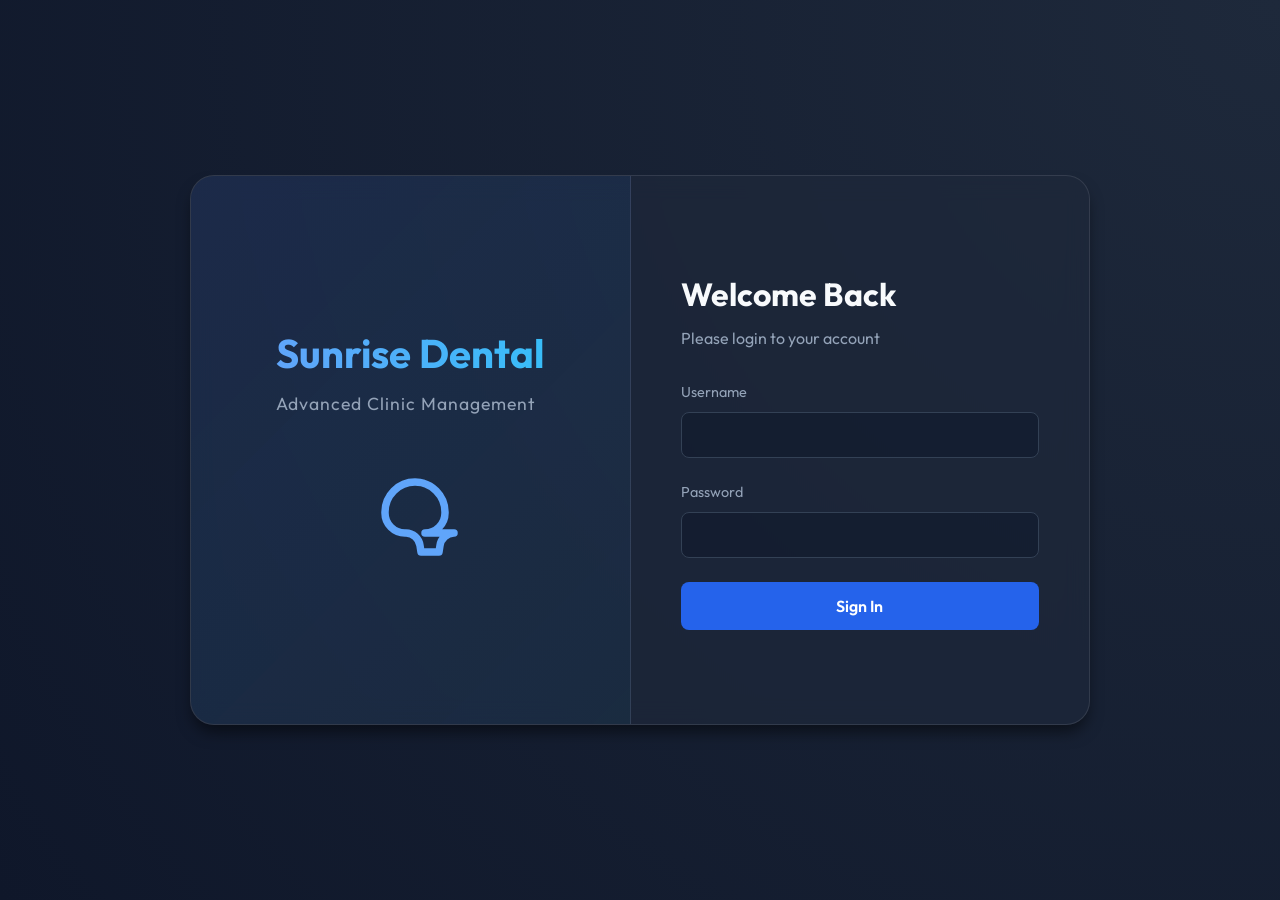
==== web/index.html @ 49448ac9 "Initial commit: Sunrise Dental Management System" ====
<!DOCTYPE html>
<html lang="en">
<head>
    <meta charset="UTF-8">
    <meta name="viewport" content="width=device-width, initial-scale=1.0">
    <title>Sunrise Dental Clinic | Login</title>
    <link href="https://fonts.googleapis.com/css2?family=Outfit:wght@300;400;500;600;700&display=swap" rel="stylesheet">
    <link rel="stylesheet" href="css/style.css">
</head>
<body class="login-body">
    <div class="login-container">
        <div class="login-left">
            <div class="logo">
                <h1>Sunrise Dental</h1>
                <p>Advanced Clinic Management</p>
            </div>
            <div class="illustration">
                <!-- Abstract tooth/clinic illustration built with CSS -->
                <div class="tooth-icon"></div>
            </div>
        </div>
        <div class="login-right">
            <form id="loginForm" class="glass-form">
                <h2>Welcome Back</h2>
                <p class="subtitle">Please login to your account</p>
                
                <div id="loginError" class="error-msg hidden"></div>

                <div class="input-group">
                    <label for="username">Username</label>
                    <input type="text" id="username" name="username" required autocomplete="off">
                </div>
                
                <div class="input-group">
                    <label for="password">Password</label>
                    <input type="password" id="password" name="password" required>
                </div>
                
                <button type="submit" class="btn-primary login-btn">
                    <span>Sign In</span>
                    <div class="loader hidden"></div>
                </button>
            </form>
        </div>
    </div>

    <script src="js/main.js"></script>
</body>
</html>
---- web/css/style.css ----
/* ==========================================================================
   Sunrise Dental Clinic - Premium UI Framework (No External CSS Libraries)
   ========================================================================== */

:root {
    /* Color Palette */
    --primary: #2563eb;
    --primary-hover: #1d4ed8;
    --secondary: #0ea5e9;
    --accent: #f59e0b;
    --background: #0f172a;
    --surface: #1e293b;
    --surface-light: #334155;
    --text-main: #f8fafc;
    --text-muted: #94a3b8;
    
    /* Semantic Colors */
    --success: #10b981;
    --warning: #f59e0b;
    --danger: #ef4444;
    --info: #3b82f6;

    /* Gradients & Shadows */
    --glass-bg: rgba(30, 41, 59, 0.7);
    --glass-border: rgba(255, 255, 255, 0.1);
    --shadow-sm: 0 1px 2px rgba(0,0,0,0.3);
    --shadow-md: 0 4px 6px -1px rgba(0,0,0,0.5);
    --shadow-lg: 0 10px 15px -3px rgba(0,0,0,0.5);
    
    /* Typography */
    --font-sans: 'Outfit', sans-serif;
    
    /* Transitions */
    --transition: all 0.3s cubic-bezier(0.4, 0, 0.2, 1);
}

* {
    margin: 0;
    padding: 0;
    box-sizing: border-box;
}

body {
    font-family: var(--font-sans);
    background-color: var(--background);
    color: var(--text-main);
    line-height: 1.5;
    -webkit-font-smoothing: antialiased;
}

/* ==========================================================================
   Utility Classes
   ========================================================================== */
.hidden { display: none !important; }
.text-center { text-align: center; }
.text-muted { color: var(--text-muted); }

/* ==========================================================================
   Login Page Styles
   ========================================================================== */
.login-body {
    height: 100vh;
    display: flex;
    align-items: center;
    justify-content: center;
    background: radial-gradient(circle at top right, var(--surface), var(--background));
    overflow: hidden;
}

.login-container {
    display: flex;
    width: 900px;
    height: 550px;
    background: var(--glass-bg);
    backdrop-filter: blur(12px);
    border: 1px solid var(--glass-border);
    border-radius: 24px;
    box-shadow: var(--shadow-lg);
    overflow: hidden;
}

.login-left {
    flex: 1;
    background: linear-gradient(135deg, rgba(37, 99, 235, 0.1), rgba(14, 165, 233, 0.05));
    padding: 40px;
    display: flex;
    flex-direction: column;
    justify-content: center;
    align-items: center;
    border-right: 1px solid var(--glass-border);
}

.logo h1 {
    font-size: 2.5rem;
    font-weight: 700;
    background: linear-gradient(to right, #60a5fa, #38bdf8);
    -webkit-background-clip: text;
    color: transparent;
    margin-bottom: 0.5rem;
}

.logo p {
    color: var(--text-muted);
    font-size: 1.1rem;
    letter-spacing: 1px;
}

.tooth-icon {
    width: 120px;
    height: 120px;
    margin-top: 40px;
    background: url('data:image/svg+xml;utf8,<svg xmlns="http://www.w3.org/2000/svg" fill="none" viewBox="0 0 24 24" stroke="%2360a5fa"><path stroke-linecap="round" stroke-linejoin="round" stroke-width="1.5" d="M19 11.2V11c0-3.3-2.7-6-6-6s-6 2.7-6 6v.2c0 2.2 1.8 4 4 4h.2c1.4 0 2.6 1.1 2.8 2.5l.2 1.3h3.6l.2-1.3c.2-1.4 1.4-2.5 2.8-2.5H15c2.2 0 4-1.8 4-4z" /></svg>') no-repeat center;
    background-size: contain;
    animation: float 6s ease-in-out infinite;
}

@keyframes float {
    0% { transform: translateY(0px); }
    50% { transform: translateY(-15px); }
    100% { transform: translateY(0px); }
}

.login-right {
    flex: 1;
    padding: 60px 50px;
    display: flex;
    flex-direction: column;
    justify-content: center;
}

.glass-form h2 {
    font-size: 2rem;
    margin-bottom: 0.5rem;
}

.glass-form .subtitle {
    color: var(--text-muted);
    margin-bottom: 2rem;
}

.input-group {
    margin-bottom: 1.5rem;
    position: relative;
}

.input-group label {
    display: block;
    margin-bottom: 0.5rem;
    font-size: 0.9rem;
    color: var(--text-muted);
}

.input-group input {
    width: 100%;
    padding: 12px 16px;
    background: rgba(15, 23, 42, 0.5);
    border: 1px solid var(--surface-light);
    border-radius: 8px;
    color: var(--text-main);
    font-family: var(--font-sans);
    font-size: 1rem;
    transition: var(--transition);
}

.input-group input:focus {
    outline: none;
    border-color: var(--primary);
    box-shadow: 0 0 0 3px rgba(37, 99, 235, 0.2);
    background: rgba(15, 23, 42, 0.8);
}

.btn-primary {
    width: 100%;
    padding: 14px;
    background: var(--primary);
    color: white;
    border: none;
    border-radius: 8px;
    font-family: var(--font-sans);
    font-size: 1rem;
    font-weight: 600;
    cursor: pointer;
    transition: var(--transition);
    display: flex;
    justify-content: center;
    align-items: center;
    gap: 10px;
}

.btn-primary:hover {
    background: var(--primary-hover);
    transform: translateY(-2px);
    box-shadow: 0 4px 12px rgba(37, 99, 235, 0.4);
}

.error-msg {
    background: rgba(239, 68, 68, 0.1);
    color: var(--danger);
    padding: 10px 15px;
    border-radius: 6px;
    margin-bottom: 1.5rem;
    font-size: 0.9rem;
    border: 1px solid rgba(239, 68, 68, 0.2);
}

/* Loader */
.loader {
    width: 20px;
    height: 20px;
    border: 3px solid rgba(255,255,255,0.3);
    border-radius: 50%;
    border-top-color: white;
    animation: spin 1s ease-in-out infinite;
}

@keyframes spin {
    to { transform: rotate(360deg); }
}

/* ==========================================================================
   Dashboard & Layout Styles
   ========================================================================== */

.dashboard-body {
    display: flex;
    height: 100vh;
    overflow: hidden;
}

/* Glassmorphism Panel Utility */
.glass-panel {
    background: var(--glass-bg);
    backdrop-filter: blur(12px);
    border: 1px solid var(--glass-border);
    border-radius: 16px;
    box-shadow: var(--shadow-md);
}

/* Sidebar */
.sidebar {
    width: 260px;
    height: 100vh;
    border-radius: 0;
    border-right: 1px solid var(--glass-border);
    border-top: none;
    border-bottom: none;
    border-left: none;
    display: flex;
    flex-direction: column;
    padding: 20px 0;
}

.sidebar-header {
    padding: 0 20px 20px;
    border-bottom: 1px solid rgba(255,255,255,0.05);
}

.sidebar-header h2 {
    font-size: 1.5rem;
    background: linear-gradient(to right, #60a5fa, #38bdf8);
    -webkit-background-clip: text;
    color: transparent;
}

.user-profile {
    padding: 20px;
    display: flex;
    align-items: center;
    gap: 15px;
    border-bottom: 1px solid rgba(255,255,255,0.05);
}

.avatar {
    width: 45px;
    height: 45px;
    background: var(--primary);
    border-radius: 50%;
    display: flex;
    align-items: center;
    justify-content: center;
    font-weight: bold;
}

.avatar::after { content: "U"; }

.user-info .name { font-weight: 500; font-size: 1rem; }
.user-info .role { font-size: 0.8rem; color: var(--secondary); text-transform: uppercase; letter-spacing: 1px;}

.nav-menu {
    padding: 20px 10px;
    flex: 1;
    display: flex;
    flex-direction: column;
    gap: 5px;
}

.nav-item {
    display: block;
    padding: 12px 20px;
    color: var(--text-muted);
    text-decoration: none;
    border-radius: 8px;
    transition: var(--transition);
}

.nav-item:hover, .nav-item.active {
    background: rgba(37, 99, 235, 0.15);
    color: var(--primary);
    font-weight: 500;
}

.sidebar-footer {
    padding: 20px;
    border-top: 1px solid rgba(255,255,255,0.05);
}

.logout-link {
    color: var(--danger);
    text-decoration: none;
    display: block;
    padding: 10px 20px;
    border-radius: 8px;
    transition: var(--transition);
}
.logout-link:hover { background: rgba(239, 68, 68, 0.1); }

/* Main Content */
.main-content {
    flex: 1;
    padding: 30px;
    overflow-y: auto;
}

.top-header {
    display: flex;
    justify-content: space-between;
    align-items: center;
    margin-bottom: 30px;
}

.date-display {
    color: var(--text-muted);
    font-size: 0.9rem;
}

/* Dashboard Grid */
.dashboard-grid {
    display: grid;
    grid-template-columns: repeat(auto-fit, minmax(250px, 1fr));
    gap: 20px;
    margin-bottom: 30px;
}

.stat-card {
    padding: 25px;
    display: flex;
    flex-direction: column;
    gap: 10px;
}

.stat-card h3 {
    font-size: 1rem;
    color: var(--text-muted);
    font-weight: 400;
}

.stat-value {
    font-size: 2.5rem;
    font-weight: 700;
}

.text-success { color: var(--success); }
.text-primary { color: var(--secondary); }

/* Content Section & Tables */
.content-section {
    padding: 25px;
}

.content-section h2 {
    margin-bottom: 20px;
    font-size: 1.25rem;
}

.mt-4 { margin-top: 2rem; }

.table-responsive {
    overflow-x: auto;
}

.data-table {
    width: 100%;
    border-collapse: collapse;
}

.data-table th, .data-table td {
    padding: 15px;
    text-align: left;
    border-bottom: 1px solid rgba(255,255,255,0.05);
}

.data-table th {
    color: var(--text-muted);
    font-weight: 500;
    font-size: 0.9rem;
    text-transform: uppercase;
    letter-spacing: 0.5px;
}

.data-table tbody tr {
    transition: var(--transition);
}

.data-table tbody tr:hover {
    background: rgba(255,255,255,0.02);
}

/* Badges */
.badge {
    padding: 5px 10px;
    border-radius: 20px;
    font-size: 0.75rem;
    font-weight: 600;
    text-transform: uppercase;
}

.badge.success { background: rgba(16, 185, 129, 0.1); color: var(--success); border: 1px solid rgba(16, 185, 129, 0.2); }
.badge.warning { background: rgba(245, 158, 11, 0.1); color: var(--warning); border: 1px solid rgba(245, 158, 11, 0.2); }

/* Forms specific to dashboard */
.dashboard-form {
    display: grid;
    grid-template-columns: 1fr 1fr;
    gap: 20px;
}

.dashboard-form.single-col {
    grid-template-columns: 1fr;
}

.dashboard-form .input-group.full-width {
    grid-column: 1 / -1;
}

.form-actions {
    grid-column: 1 / -1;
    display: flex;
    justify-content: flex-end;
    gap: 15px;
    margin-top: 20px;
}
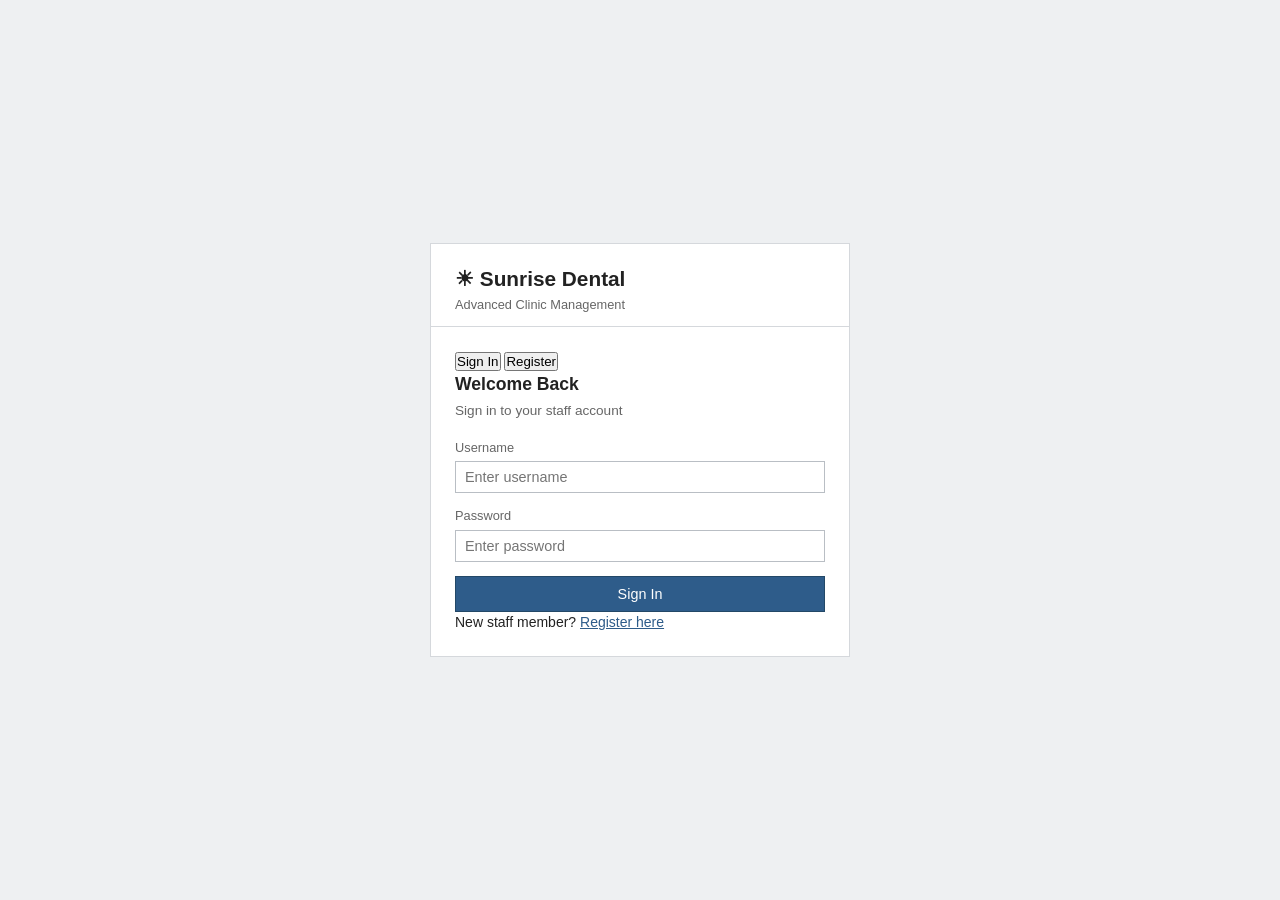
==== commit 4331d2e3: "Frontend fixes" ====
--- a/web/index.html
+++ b/web/index.html
@@ -4,46 +4,123 @@
     <meta charset="UTF-8">
     <meta name="viewport" content="width=device-width, initial-scale=1.0">
     <title>Sunrise Dental Clinic | Login</title>
-    <link href="https://fonts.googleapis.com/css2?family=Outfit:wght@300;400;500;600;700&display=swap" rel="stylesheet">
+    <meta name="description" content="Sunrise Dental Clinic Staff Portal – Secure login for Admin, Receptionist and Dentist accounts.">
     <link rel="stylesheet" href="css/style.css">
 </head>
 <body class="login-body">
-    <div class="login-container">
+    <div class="login-container" style="max-width:420px;width:100%;">
         <div class="login-left">
             <div class="logo">
-                <h1>Sunrise Dental</h1>
+                <h1>&#9728; Sunrise Dental</h1>
                 <p>Advanced Clinic Management</p>
-            </div>
-            <div class="illustration">
-                <!-- Abstract tooth/clinic illustration built with CSS -->
-                <div class="tooth-icon"></div>
             </div>
         </div>
         <div class="login-right">
-            <form id="loginForm" class="glass-form">
+
+            <!-- Tab Switcher -->
+            <div class="auth-tabs">
+                <button class="auth-tab active" id="tabLoginBtn" onclick="switchTab('login')">Sign In</button>
+                <button class="auth-tab" id="tabRegisterBtn" onclick="switchTab('register')">Register</button>
+            </div>
+
+            <!-- ====== LOGIN FORM ====== -->
+            <form id="loginForm" class="login-form auth-panel">
                 <h2>Welcome Back</h2>
-                <p class="subtitle">Please login to your account</p>
-                
+                <p class="subtitle">Sign in to your staff account</p>
+
                 <div id="loginError" class="error-msg hidden"></div>
+                <div id="loginSuccess" class="success-msg hidden"></div>
 
                 <div class="input-group">
-                    <label for="username">Username</label>
-                    <input type="text" id="username" name="username" required autocomplete="off">
+                    <label for="loginUsername">Username</label>
+                    <input type="text" id="loginUsername" name="username" required autocomplete="off" placeholder="Enter username">
                 </div>
-                
                 <div class="input-group">
-                    <label for="password">Password</label>
-                    <input type="password" id="password" name="password" required>
+                    <label for="loginPassword">Password</label>
+                    <input type="password" id="loginPassword" name="password" required placeholder="Enter password">
                 </div>
-                
-                <button type="submit" class="btn-primary login-btn">
+
+                <button type="submit" class="btn-primary login-btn" id="loginBtn">
                     <span>Sign In</span>
                     <div class="loader hidden"></div>
                 </button>
+
+                <p class="auth-switch-hint">New staff member? <a href="#" onclick="switchTab('register'); return false;">Register here</a></p>
             </form>
+
+            <!-- ====== REGISTER FORM ====== -->
+            <form id="registerForm" class="login-form auth-panel hidden">
+                <h2>Staff Registration</h2>
+                <p class="subtitle">Submit your details for Admin approval</p>
+
+                <div id="registerError" class="error-msg hidden"></div>
+                <div id="registerSuccess" class="success-msg hidden"></div>
+
+                <div class="input-group">
+                    <label for="regFullName">Full Name <span class="req">*</span></label>
+                    <input type="text" id="regFullName" name="fullName" required placeholder="Dr. / Mr. / Ms. Full Name">
+                </div>
+                <div class="input-group">
+                    <label for="regUsername">Username <span class="req">*</span></label>
+                    <input type="text" id="regUsername" name="username" required autocomplete="off" placeholder="Choose a username">
+                </div>
+                <div class="input-group">
+                    <label for="regRole">Role <span class="req">*</span></label>
+                    <select id="regRole" name="role" required>
+                        <option value="">-- Select Role --</option>
+                        <option value="RECEPTIONIST">Receptionist</option>
+                        <option value="DENTIST">Dentist</option>
+                    </select>
+                </div>
+                <div class="input-group">
+                    <label for="regEmail">Email Address</label>
+                    <input type="email" id="regEmail" name="email" placeholder="email@example.com">
+                </div>
+                <div class="input-group">
+                    <label for="regContact">Contact Number</label>
+                    <input type="text" id="regContact" name="contact" placeholder="07X XXXXXXX">
+                </div>
+                <div class="input-group">
+                    <label for="regPassword">Password <span class="req">*</span></label>
+                    <input type="password" id="regPassword" name="password" required placeholder="Min. 6 characters">
+                </div>
+                <div class="input-group">
+                    <label for="regConfirmPassword">Confirm Password <span class="req">*</span></label>
+                    <input type="password" id="regConfirmPassword" name="confirmPassword" required placeholder="Re-enter password">
+                </div>
+
+                <button type="submit" class="btn-primary login-btn" id="registerBtn">
+                    <span>Submit Registration</span>
+                    <div class="loader hidden"></div>
+                </button>
+
+                <p class="auth-switch-hint">Already have an account? <a href="#" onclick="switchTab('login'); return false;">Sign In</a></p>
+                <p class="auth-hint"><strong>Note:</strong> Your account will be reviewed by an Admin before you can log in.</p>
+            </form>
+
         </div>
     </div>
 
     <script src="js/main.js"></script>
+    <script>
+        function switchTab(tab) {
+            const loginForm = document.getElementById('loginForm');
+            const registerForm = document.getElementById('registerForm');
+            const tabLoginBtn = document.getElementById('tabLoginBtn');
+            const tabRegisterBtn = document.getElementById('tabRegisterBtn');
+
+            if (tab === 'login') {
+                loginForm.classList.remove('hidden');
+                registerForm.classList.add('hidden');
+                tabLoginBtn.classList.add('active');
+                tabRegisterBtn.classList.remove('active');
+            } else {
+                registerForm.classList.remove('hidden');
+                loginForm.classList.add('hidden');
+                tabRegisterBtn.classList.add('active');
+                tabLoginBtn.classList.remove('active');
+            }
+        }
+    </script>
 </body>
 </html>
--- a/web/css/style.css
+++ b/web/css/style.css
@@ -1,37 +1,27 @@
 /* ==========================================================================
-   Sunrise Dental Clinic - Premium UI Framework (No External CSS Libraries)
+   Sunrise Dental Clinic - Stylesheet
+   Plain HTML/CSS/JS, no frameworks.
    ========================================================================== */
 
 :root {
-    /* Color Palette */
-    --primary: #2563eb;
-    --primary-hover: #1d4ed8;
-    --secondary: #0ea5e9;
-    --accent: #f59e0b;
-    --background: #0f172a;
-    --surface: #1e293b;
-    --surface-light: #334155;
-    --text-main: #f8fafc;
-    --text-muted: #94a3b8;
-    
-    /* Semantic Colors */
-    --success: #10b981;
-    --warning: #f59e0b;
-    --danger: #ef4444;
-    --info: #3b82f6;
-
-    /* Gradients & Shadows */
-    --glass-bg: rgba(30, 41, 59, 0.7);
-    --glass-border: rgba(255, 255, 255, 0.1);
-    --shadow-sm: 0 1px 2px rgba(0,0,0,0.3);
-    --shadow-md: 0 4px 6px -1px rgba(0,0,0,0.5);
-    --shadow-lg: 0 10px 15px -3px rgba(0,0,0,0.5);
-    
-    /* Typography */
-    --font-sans: 'Outfit', sans-serif;
-    
-    /* Transitions */
-    --transition: all 0.3s cubic-bezier(0.4, 0, 0.2, 1);
+    --primary: #2e5c8a;
+    --primary-dark: #234867;
+    --text-main: #222222;
+    --text-muted: #666666;
+    --bg-page: #eef0f2;
+    --bg-panel: #ffffff;
+    --border-color: #d5d8dc;
+    --border-color-dark: #b9bec4;
+    --row-alt: #f7f8f9;
+
+    --success-bg: #e3f1e6;
+    --success-text: #2c6b3f;
+    --warning-bg: #fbf0da;
+    --warning-text: #8a5b0a;
+    --danger-bg: #fbe4e2;
+    --danger-text: #a3352b;
+
+    --font-sans: Arial, Helvetica, "Segoe UI", sans-serif;
 }
 
 * {
@@ -42,175 +32,159 @@
 
 body {
     font-family: var(--font-sans);
-    background-color: var(--background);
-    color: var(--text-main);
-    line-height: 1.5;
-    -webkit-font-smoothing: antialiased;
-}
-
-/* ==========================================================================
-   Utility Classes
-   ========================================================================== */
+    background-color: var(--bg-page);
+    color: var(--text-main);
+    line-height: 1.45;
+    font-size: 14px;
+}
+
+a {
+    color: var(--primary);
+}
+
 .hidden { display: none !important; }
 .text-center { text-align: center; }
 .text-muted { color: var(--text-muted); }
+.mt-4 { margin-top: 24px; }
 
 /* ==========================================================================
-   Login Page Styles
+   Login Page
    ========================================================================== */
 .login-body {
-    height: 100vh;
+    min-height: 100vh;
     display: flex;
     align-items: center;
     justify-content: center;
-    background: radial-gradient(circle at top right, var(--surface), var(--background));
-    overflow: hidden;
+    background: var(--bg-page);
+    padding: 20px;
 }
 
 .login-container {
-    display: flex;
-    width: 900px;
-    height: 550px;
-    background: var(--glass-bg);
-    backdrop-filter: blur(12px);
-    border: 1px solid var(--glass-border);
-    border-radius: 24px;
-    box-shadow: var(--shadow-lg);
-    overflow: hidden;
+    width: 360px;
+    background: var(--bg-panel);
+    border: 1px solid var(--border-color);
 }
 
 .login-left {
-    flex: 1;
-    background: linear-gradient(135deg, rgba(37, 99, 235, 0.1), rgba(14, 165, 233, 0.05));
-    padding: 40px;
-    display: flex;
-    flex-direction: column;
-    justify-content: center;
-    align-items: center;
-    border-right: 1px solid var(--glass-border);
+    padding: 20px 24px 12px 24px;
+    border-bottom: 1px solid var(--border-color);
 }
 
 .logo h1 {
-    font-size: 2.5rem;
-    font-weight: 700;
-    background: linear-gradient(to right, #60a5fa, #38bdf8);
-    -webkit-background-clip: text;
-    color: transparent;
-    margin-bottom: 0.5rem;
+    font-size: 1.3rem;
+    font-weight: bold;
+    color: var(--text-main);
 }
 
 .logo p {
     color: var(--text-muted);
+    font-size: 0.8rem;
+    margin-top: 2px;
+}
+
+.illustration, .tooth-icon { display: none; }
+
+.login-right {
+    padding: 24px;
+}
+
+.login-form h2 {
     font-size: 1.1rem;
-    letter-spacing: 1px;
-}
-
-.tooth-icon {
-    width: 120px;
-    height: 120px;
-    margin-top: 40px;
-    background: url('data:image/svg+xml;utf8,<svg xmlns="http://www.w3.org/2000/svg" fill="none" viewBox="0 0 24 24" stroke="%2360a5fa"><path stroke-linecap="round" stroke-linejoin="round" stroke-width="1.5" d="M19 11.2V11c0-3.3-2.7-6-6-6s-6 2.7-6 6v.2c0 2.2 1.8 4 4 4h.2c1.4 0 2.6 1.1 2.8 2.5l.2 1.3h3.6l.2-1.3c.2-1.4 1.4-2.5 2.8-2.5H15c2.2 0 4-1.8 4-4z" /></svg>') no-repeat center;
-    background-size: contain;
-    animation: float 6s ease-in-out infinite;
-}
-
-@keyframes float {
-    0% { transform: translateY(0px); }
-    50% { transform: translateY(-15px); }
-    100% { transform: translateY(0px); }
-}
-
-.login-right {
-    flex: 1;
-    padding: 60px 50px;
-    display: flex;
-    flex-direction: column;
-    justify-content: center;
-}
-
-.glass-form h2 {
-    font-size: 2rem;
-    margin-bottom: 0.5rem;
-}
-
-.glass-form .subtitle {
-    color: var(--text-muted);
-    margin-bottom: 2rem;
+    margin-bottom: 4px;
+}
+
+.login-form .subtitle {
+    color: var(--text-muted);
+    margin-bottom: 18px;
+    font-size: 0.85rem;
 }
 
 .input-group {
-    margin-bottom: 1.5rem;
-    position: relative;
+    margin-bottom: 14px;
 }
 
 .input-group label {
     display: block;
-    margin-bottom: 0.5rem;
+    margin-bottom: 4px;
+    font-size: 0.8rem;
+    color: var(--text-muted);
+}
+
+.input-group input,
+.input-group select {
+    width: 100%;
+    padding: 7px 9px;
+    background: #ffffff;
+    border: 1px solid var(--border-color-dark);
+    color: var(--text-main);
+    font-family: var(--font-sans);
     font-size: 0.9rem;
-    color: var(--text-muted);
-}
-
-.input-group input {
+}
+
+.input-group input:focus,
+.input-group select:focus {
+    outline: 1px solid var(--primary);
+    border-color: var(--primary);
+}
+
+.btn-primary {
+    padding: 8px 16px;
+    background: var(--primary);
+    color: #ffffff;
+    border: 1px solid var(--primary-dark);
+    font-family: var(--font-sans);
+    font-size: 0.9rem;
+    cursor: pointer;
+    display: inline-flex;
+    justify-content: center;
+    align-items: center;
+    gap: 8px;
+}
+
+.btn-primary:hover {
+    background: var(--primary-dark);
+}
+
+.btn-secondary {
+    padding: 8px 16px;
+    background: #e9eaec;
+    color: var(--text-main);
+    border: 1px solid var(--border-color-dark);
+    font-family: var(--font-sans);
+    font-size: 0.9rem;
+    cursor: pointer;
+}
+
+.btn-secondary:hover {
+    background: #dadcdf;
+}
+
+.login-btn {
     width: 100%;
-    padding: 12px 16px;
-    background: rgba(15, 23, 42, 0.5);
-    border: 1px solid var(--surface-light);
-    border-radius: 8px;
-    color: var(--text-main);
-    font-family: var(--font-sans);
-    font-size: 1rem;
-    transition: var(--transition);
-}
-
-.input-group input:focus {
-    outline: none;
-    border-color: var(--primary);
-    box-shadow: 0 0 0 3px rgba(37, 99, 235, 0.2);
-    background: rgba(15, 23, 42, 0.8);
-}
-
-.btn-primary {
-    width: 100%;
-    padding: 14px;
-    background: var(--primary);
-    color: white;
-    border: none;
-    border-radius: 8px;
-    font-family: var(--font-sans);
-    font-size: 1rem;
-    font-weight: 600;
-    cursor: pointer;
-    transition: var(--transition);
-    display: flex;
-    justify-content: center;
-    align-items: center;
-    gap: 10px;
-}
-
-.btn-primary:hover {
-    background: var(--primary-hover);
-    transform: translateY(-2px);
-    box-shadow: 0 4px 12px rgba(37, 99, 235, 0.4);
+    padding: 9px;
 }
 
 .error-msg {
-    background: rgba(239, 68, 68, 0.1);
-    color: var(--danger);
-    padding: 10px 15px;
-    border-radius: 6px;
-    margin-bottom: 1.5rem;
-    font-size: 0.9rem;
-    border: 1px solid rgba(239, 68, 68, 0.2);
+    background: var(--danger-bg);
+    color: var(--danger-text);
+    padding: 8px 10px;
+    margin-bottom: 14px;
+    font-size: 0.85rem;
+    border: 1px solid #f0c4c0;
+}
+
+.success-msg {
+    color: var(--success-text);
 }
 
 /* Loader */
 .loader {
-    width: 20px;
-    height: 20px;
-    border: 3px solid rgba(255,255,255,0.3);
+    width: 14px;
+    height: 14px;
+    border: 2px solid rgba(255,255,255,0.4);
     border-radius: 50%;
-    border-top-color: white;
-    animation: spin 1s ease-in-out infinite;
+    border-top-color: #ffffff;
+    animation: spin 0.8s linear infinite;
 }
 
 @keyframes spin {
@@ -218,116 +192,109 @@
 }
 
 /* ==========================================================================
-   Dashboard & Layout Styles
+   Dashboard Layout
    ========================================================================== */
 
 .dashboard-body {
     display: flex;
-    height: 100vh;
-    overflow: hidden;
-}
-
-/* Glassmorphism Panel Utility */
-.glass-panel {
-    background: var(--glass-bg);
-    backdrop-filter: blur(12px);
-    border: 1px solid var(--glass-border);
-    border-radius: 16px;
-    box-shadow: var(--shadow-md);
+    min-height: 100vh;
+}
+
+.panel {
+    background: var(--bg-panel);
+    border: 1px solid var(--border-color);
 }
 
 /* Sidebar */
 .sidebar {
-    width: 260px;
-    height: 100vh;
-    border-radius: 0;
-    border-right: 1px solid var(--glass-border);
-    border-top: none;
-    border-bottom: none;
-    border-left: none;
+    width: 210px;
+    flex-shrink: 0;
+    background: #f5f6f7;
+    border-right: 1px solid var(--border-color);
     display: flex;
     flex-direction: column;
-    padding: 20px 0;
 }
 
 .sidebar-header {
-    padding: 0 20px 20px;
-    border-bottom: 1px solid rgba(255,255,255,0.05);
+    padding: 16px 18px;
+    border-bottom: 1px solid var(--border-color);
 }
 
 .sidebar-header h2 {
-    font-size: 1.5rem;
-    background: linear-gradient(to right, #60a5fa, #38bdf8);
-    -webkit-background-clip: text;
-    color: transparent;
+    font-size: 1.05rem;
+    font-weight: bold;
+    color: var(--text-main);
 }
 
 .user-profile {
-    padding: 20px;
-    display: flex;
-    align-items: center;
-    gap: 15px;
-    border-bottom: 1px solid rgba(255,255,255,0.05);
+    padding: 14px 18px;
+    display: flex;
+    align-items: center;
+    gap: 10px;
+    border-bottom: 1px solid var(--border-color);
 }
 
 .avatar {
-    width: 45px;
-    height: 45px;
+    width: 32px;
+    height: 32px;
     background: var(--primary);
+    color: #ffffff;
     border-radius: 50%;
     display: flex;
     align-items: center;
     justify-content: center;
     font-weight: bold;
+    font-size: 0.85rem;
+    flex-shrink: 0;
 }
 
 .avatar::after { content: "U"; }
 
-.user-info .name { font-weight: 500; font-size: 1rem; }
-.user-info .role { font-size: 0.8rem; color: var(--secondary); text-transform: uppercase; letter-spacing: 1px;}
+.user-info .name { font-weight: bold; font-size: 0.85rem; }
+.user-info .role { font-size: 0.75rem; color: var(--text-muted); }
 
 .nav-menu {
-    padding: 20px 10px;
+    padding: 10px 0;
     flex: 1;
     display: flex;
     flex-direction: column;
-    gap: 5px;
 }
 
 .nav-item {
     display: block;
-    padding: 12px 20px;
-    color: var(--text-muted);
+    padding: 9px 18px;
+    color: var(--text-main);
     text-decoration: none;
-    border-radius: 8px;
-    transition: var(--transition);
-}
-
-.nav-item:hover, .nav-item.active {
-    background: rgba(37, 99, 235, 0.15);
-    color: var(--primary);
-    font-weight: 500;
+    border-left: 3px solid transparent;
+    font-size: 0.9rem;
+}
+
+.nav-item:hover {
+    background: #e9eaec;
+}
+
+.nav-item.active {
+    background: #e2e8ee;
+    border-left-color: var(--primary);
+    font-weight: bold;
 }
 
 .sidebar-footer {
-    padding: 20px;
-    border-top: 1px solid rgba(255,255,255,0.05);
+    padding: 12px 18px;
+    border-top: 1px solid var(--border-color);
 }
 
 .logout-link {
-    color: var(--danger);
+    color: var(--danger-text);
     text-decoration: none;
-    display: block;
-    padding: 10px 20px;
-    border-radius: 8px;
-    transition: var(--transition);
-}
-.logout-link:hover { background: rgba(239, 68, 68, 0.1); }
+    font-size: 0.85rem;
+}
+.logout-link:hover { text-decoration: underline; }
 
 /* Main Content */
 .main-content {
     flex: 1;
-    padding: 30px;
+    padding: 24px 28px;
     overflow-y: auto;
 }
 
@@ -335,54 +302,58 @@
     display: flex;
     justify-content: space-between;
     align-items: center;
-    margin-bottom: 30px;
+    margin-bottom: 20px;
+    flex-wrap: wrap;
+    gap: 10px;
+}
+
+.top-header h1 {
+    font-size: 1.3rem;
+    font-weight: bold;
 }
 
 .date-display {
     color: var(--text-muted);
-    font-size: 0.9rem;
+    font-size: 0.85rem;
 }
 
 /* Dashboard Grid */
 .dashboard-grid {
     display: grid;
-    grid-template-columns: repeat(auto-fit, minmax(250px, 1fr));
-    gap: 20px;
-    margin-bottom: 30px;
+    grid-template-columns: repeat(auto-fit, minmax(200px, 1fr));
+    gap: 16px;
+    margin-bottom: 20px;
 }
 
 .stat-card {
-    padding: 25px;
-    display: flex;
-    flex-direction: column;
-    gap: 10px;
+    padding: 16px 18px;
 }
 
 .stat-card h3 {
-    font-size: 1rem;
-    color: var(--text-muted);
-    font-weight: 400;
+    font-size: 0.85rem;
+    color: var(--text-muted);
+    font-weight: normal;
+    margin-bottom: 6px;
 }
 
 .stat-value {
-    font-size: 2.5rem;
-    font-weight: 700;
-}
-
-.text-success { color: var(--success); }
-.text-primary { color: var(--secondary); }
+    font-size: 1.7rem;
+    font-weight: bold;
+}
+
+.text-success { color: var(--success-text); }
+.text-primary { color: var(--primary); }
 
 /* Content Section & Tables */
 .content-section {
-    padding: 25px;
+    padding: 18px 20px;
 }
 
 .content-section h2 {
-    margin-bottom: 20px;
-    font-size: 1.25rem;
-}
-
-.mt-4 { margin-top: 2rem; }
+    margin-bottom: 14px;
+    font-size: 1rem;
+    font-weight: bold;
+}
 
 .table-responsive {
     overflow-x: auto;
@@ -394,44 +365,42 @@
 }
 
 .data-table th, .data-table td {
-    padding: 15px;
+    padding: 8px 10px;
     text-align: left;
-    border-bottom: 1px solid rgba(255,255,255,0.05);
+    border: 1px solid var(--border-color);
+    font-size: 0.87rem;
 }
 
 .data-table th {
-    color: var(--text-muted);
-    font-weight: 500;
-    font-size: 0.9rem;
-    text-transform: uppercase;
-    letter-spacing: 0.5px;
-}
-
-.data-table tbody tr {
-    transition: var(--transition);
+    color: var(--text-main);
+    background: #f0f1f2;
+    font-weight: bold;
+}
+
+.data-table tbody tr:nth-child(even) {
+    background: var(--row-alt);
 }
 
 .data-table tbody tr:hover {
-    background: rgba(255,255,255,0.02);
+    background: #eef2f6;
 }
 
 /* Badges */
 .badge {
-    padding: 5px 10px;
-    border-radius: 20px;
+    padding: 2px 8px;
     font-size: 0.75rem;
-    font-weight: 600;
-    text-transform: uppercase;
-}
-
-.badge.success { background: rgba(16, 185, 129, 0.1); color: var(--success); border: 1px solid rgba(16, 185, 129, 0.2); }
-.badge.warning { background: rgba(245, 158, 11, 0.1); color: var(--warning); border: 1px solid rgba(245, 158, 11, 0.2); }
+    border: 1px solid transparent;
+}
+
+.badge.success { background: var(--success-bg); color: var(--success-text); border-color: #c9e3cd; }
+.badge.warning { background: var(--warning-bg); color: var(--warning-text); border-color: #efe0b3; }
+.badge.danger { background: var(--danger-bg); color: var(--danger-text); border-color: #f0c4c0; }
 
 /* Forms specific to dashboard */
 .dashboard-form {
     display: grid;
     grid-template-columns: 1fr 1fr;
-    gap: 20px;
+    gap: 14px 20px;
 }
 
 .dashboard-form.single-col {
@@ -446,6 +415,90 @@
     grid-column: 1 / -1;
     display: flex;
     justify-content: flex-end;
-    gap: 15px;
-    margin-top: 20px;
-}
+    gap: 10px;
+    margin-top: 6px;
+}
+
+/* Modal */
+.modal-overlay {
+    position: fixed;
+    inset: 0;
+    background: rgba(0,0,0,0.35);
+    display: flex;
+    justify-content: center;
+    align-items: center;
+    z-index: 1000;
+    padding: 20px;
+}
+
+.modal-box {
+    width: 100%;
+    max-width: 600px;
+    max-height: 90vh;
+    overflow-y: auto;
+    padding: 22px 24px;
+    background: var(--bg-panel);
+    border: 1px solid var(--border-color-dark);
+}
+
+.modal-box h2 {
+    font-size: 1.05rem;
+    margin-bottom: 4px;
+}
+
+/* Help page */
+.help-block {
+    padding: 14px 16px;
+    border: 1px solid var(--border-color);
+    background: var(--row-alt);
+}
+
+.help-block h3 {
+    font-size: 0.95rem;
+    margin-bottom: 6px;
+    color: var(--primary);
+}
+
+/* Simple bar chart (no external libraries) */
+.bar-chart {
+    display: flex;
+    align-items: flex-end;
+    gap: 14px;
+    height: 180px;
+    padding-top: 10px;
+    border-bottom: 1px solid var(--border-color-dark);
+}
+
+.bar-chart .bar-col {
+    flex: 1;
+    display: flex;
+    flex-direction: column;
+    align-items: center;
+    justify-content: flex-end;
+    height: 100%;
+}
+
+.bar-chart .bar {
+    width: 60%;
+    background: var(--primary);
+}
+
+.bar-chart .bar-value {
+    font-size: 0.72rem;
+    color: var(--text-muted);
+    margin-bottom: 3px;
+}
+
+.bar-chart .bar-label {
+    font-size: 0.78rem;
+    color: var(--text-muted);
+    margin-top: 6px;
+}
+
+/* Responsive */
+@media (max-width: 720px) {
+    .dashboard-body { flex-direction: column; }
+    .sidebar { width: 100%; }
+    .main-content { padding: 18px; }
+    .dashboard-form { grid-template-columns: 1fr; }
+}
